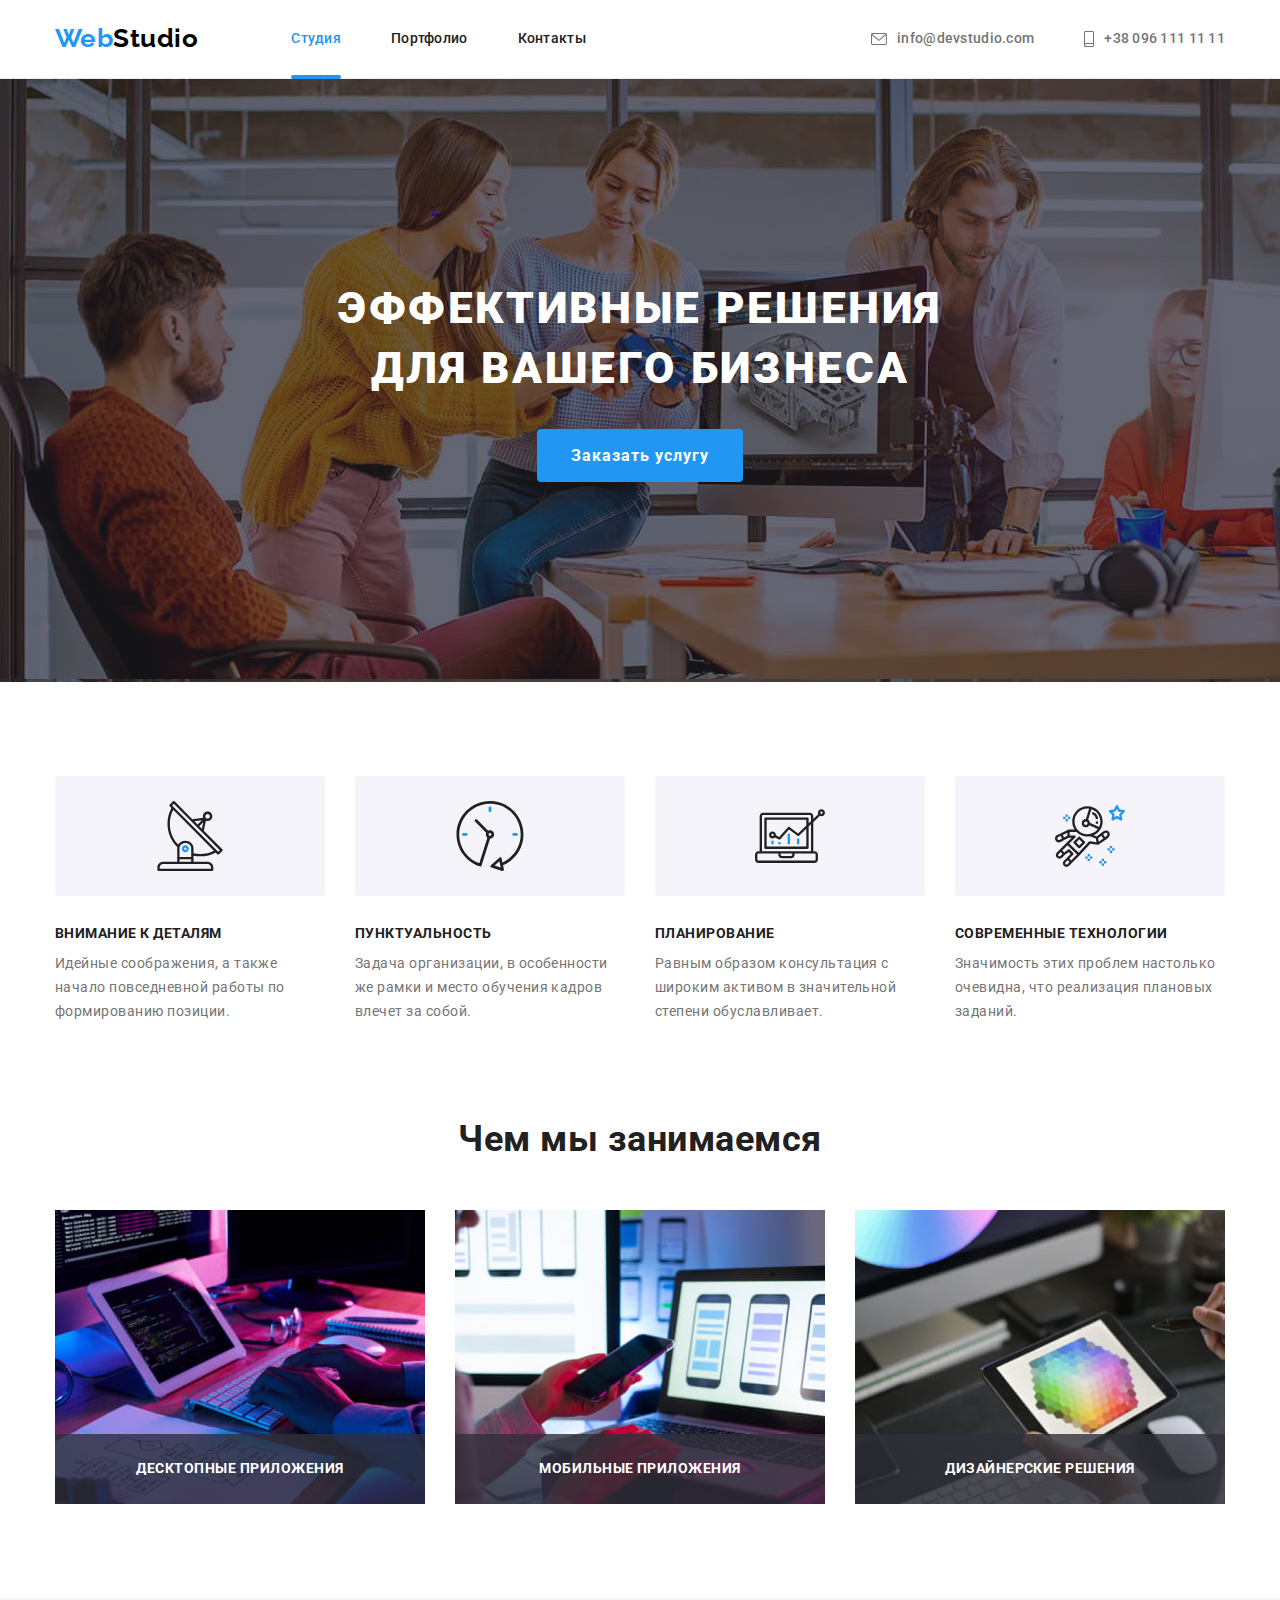
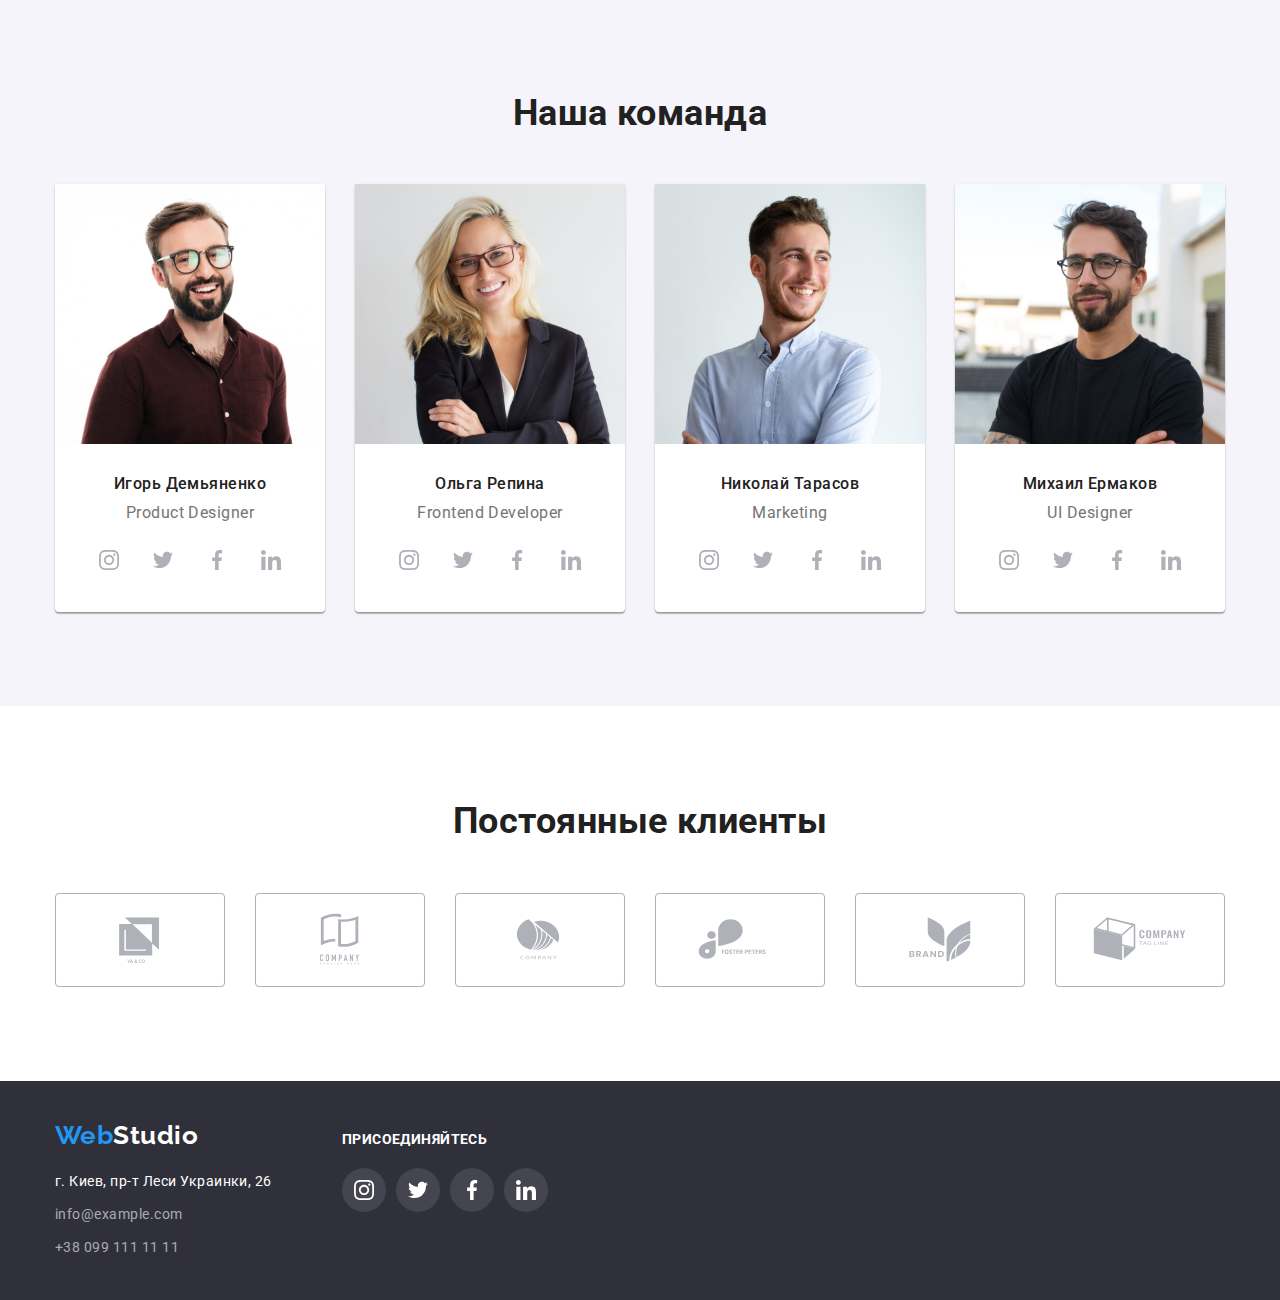
==== index.html @ eec4f31c "Копирует ДЗ-5" ====
<!DOCTYPE html>
<html lang="ru">
  <head>
    <meta charset="UTF-8" />
    <meta http-equiv="X-UA-Compatible" content="IE=edge" />
    <meta name="viewport" content="width=device-width, initial-scale=1.0" />
    <title>Студия</title>
    <link rel="preconnect" href="https://fonts.googleapis.com" />
    <link rel="preconnect" href="https://fonts.gstatic.com" crossorigin />
    <link
      href="https://fonts.googleapis.com/css2?family=Raleway:wght@700&family=Roboto:wght@400;500;700;900&display=swap"
      rel="stylesheet"
    />
    <link
      rel="stylesheet"
      href="https://cdnjs.cloudflare.com/ajax/libs/modern-normalize/1.1.0/modern-normalize.min.css"
    />
    <link rel="stylesheet" href="./css/styles.css" />
  </head>
  <body>
    <header class="header">
      <div class="contanier header-content">
        <nav class="header-nav">
          <a href="./index.html" class="logo logo-header" lang="en"
            >Web<span class="hdr">Studio</span>
          </a>
          <ul class="header-list list">
            <li class="header-item">
              <a href="./index.html" class="header-link link current transitions">Студия</a>
            </li>
            <li class="header-item">
              <a href="./portfolio.html" class="header-link link transitions">Портфолио</a>
            </li>
            <li class="header-item">
              <a href="" class="header-link link transitions">Контакты</a>
            </li>
          </ul>
        </nav>
        <ul class="header-contacts list">
          <li class="header-contacts-item">
            <a href="mailto:info@devstudio.com" class="header-contact link transitions">
              <svg class="header-contacts-icon" width="16" height="12">
                <use href="./images/icons.svg#icon-envelope"></use>
              </svg>
              info@devstudio.com
            </a>
          </li>
          <li class="header-contacts-item">
            <a href="tel:+380961111111" class="header-contact link transitions">
              <svg class="header-contacts-icon" width="10" height="16">
                <use href="./images/icons.svg#icon-smartphone"></use>
              </svg>
              +38 096 111 11 11
            </a>
          </li>
        </ul>
      </div>
    </header>
    <main>
      <section class="hero">
        <div class="contanier">
          <h1 class="hero-title">Эффективные решения для вашего бизнеса</h1>
          <button type="button" class="hero-button button transitions" data-modal-open>
            Заказать услугу
          </button>
        </div>
      </section>
      <section class="peculiarities">
        <!--заголовок не видимый-->
        <div class="contanier">
          <h2 class="visually-hidden">Особенности</h2>
          <ul class="peculiarities-list list">
            <li class="peculiarities-item">
              <div class="peculiarities-item-icon">
                <svg width="70" height="70">
                  <use href="./images/icons.svg#icon-antenna"></use>
                </svg>
              </div>
              <h3 class="peculiarities-item-title">Внимание к деталям</h3>
              <p class="peculiarities-item-text">
                Идейные соображения, а также начало повседневной работы по формированию позиции.
              </p>
            </li>
            <li class="peculiarities-item">
              <div class="peculiarities-item-icon">
                <svg width="70" height="70">
                  <use href="./images/icons.svg#icon-clock"></use>
                </svg>
              </div>
              <h3 class="peculiarities-item-title">Пунктуальность</h3>
              <p class="peculiarities-item-text">
                Задача организации, в особенности же рамки и место обучения кадров влечет за собой.
              </p>
            </li>
            <li class="peculiarities-item">
              <div class="peculiarities-item-icon">
                <svg width="70" height="70">
                  <use href="./images/icons.svg#icon-diagram"></use>
                </svg>
              </div>
              <h3 class="peculiarities-item-title">Планирование</h3>
              <p class="peculiarities-item-text">
                Равным образом консультация с широким активом в значительной степени обуславливает.
              </p>
            </li>
            <li class="peculiarities-item">
              <div class="peculiarities-item-icon">
                <svg width="70" height="70">
                  <use href="./images/icons.svg#icon-astronaut"></use>
                </svg>
              </div>
              <h3 class="peculiarities-item-title">Современные технологии</h3>
              <p class="peculiarities-item-text">
                Значимость этих проблем настолько очевидна, что реализация плановых заданий.
              </p>
            </li>
          </ul>
        </div>
      </section>
      <section class="working">
        <div class="contanier">
          <h2 class="working-title title">Чем мы занимаемся</h2>
          <ul class="working-list list">
            <li class="working-item">
              <img class="working-img" src="./images/desktop.jpg" alt="Десктоп" width="370" />
              <h3 class="working-top-title">Десктопные приложения</h3>
            </li>
            <li class="working-item">
              <img class="working-img" src="./images/mobile.jpg" alt="Смартфон" width="370" />
              <h3 class="working-top-title">Мобильные приложения</h3>
            </li>
            <li class="working-item">
              <img class="working-img" src="./images/table.jpg" alt="Планшет" width="370" />
              <h3 class="working-top-title">Дизайнерские решения</h3>
            </li>
          </ul>
        </div>
      </section>
      <section class="developers">
        <div class="contanier">
          <h2 class="developers-title title">Наша команда</h2>
          <ul class="developers-list list">
            <li class="developers-item">
              <img src="./images/photo-product-designer.jpg" alt="Дизайнер" width="270" />
              <div class="emploees-text">
                <h3 class="developers-name name emploees">Игорь Демьяненко</h3>
                <p class="developers-position emploees" lang="en">Product Designer</p>
                <ul class="developers-social-list list">
                  <li class="developers-social-item">
                    <a href="" class="developers-social-icon transitions">
                      <svg width="20" height="20">
                        <use href="./images/icons.svg#icon-instagram"></use>
                      </svg>
                      <span class="visually-hidden">instagram</span>
                    </a>
                  </li>
                  <li class="developers-social-item">
                    <a href="" class="developers-social-icon transitions">
                      <svg width="20" height="20">
                        <use href="./images/icons.svg#icon-twitter"></use>
                      </svg>
                      <span class="visually-hidden">twitter</span>
                    </a>
                  </li>
                  <li class="developers-social-item">
                    <a href="" class="developers-social-icon transitions">
                      <svg width="20" height="20">
                        <use href="./images/icons.svg#icon-facebook"></use>
                      </svg>
                      <span class="visually-hidden">facebook</span>
                    </a>
                  </li>
                  <li class="developers-social-item">
                    <a href="" class="developers-social-icon transitions">
                      <svg width="20" height="20">
                        <use href="./images/icons.svg#icon-linkedin"></use>
                      </svg>
                      <span class="visually-hidden">linkedin</span>
                    </a>
                  </li>
                </ul>
              </div>
            </li>
            <li class="developers-item">
              <img
                src="./images/photo-frontend-developer.jpg"
                alt="Фронтенд-разработчик"
                width="270"
              />
              <div class="emploees-text">
                <h3 class="developers-name name emploees">Ольга Репина</h3>
                <p class="developers-position emploees" lang="en">Frontend Developer</p>
                <ul class="developers-social-list list">
                  <li class="developers-social-item">
                    <a href="" class="developers-social-icon transitions">
                      <svg width="20" height="20">
                        <use href="./images/icons.svg#icon-instagram"></use>
                      </svg>
                      <span class="visually-hidden">instagram</span>
                    </a>
                  </li>
                  <li class="developers-social-item">
                    <a href="" class="developers-social-icon transitions">
                      <svg width="20" height="20">
                        <use href="./images/icons.svg#icon-twitter"></use>
                      </svg>
                      <span class="visually-hidden">twitter</span>
                    </a>
                  </li>
                  <li class="developers-social-item">
                    <a href="" class="developers-social-icon transitions">
                      <svg width="20" height="20">
                        <use href="./images/icons.svg#icon-facebook"></use>
                      </svg>
                      <span class="visually-hidden">facebook</span>
                    </a>
                  </li>
                  <li class="developers-social-item">
                    <a href="" class="developers-social-icon transitions">
                      <svg width="20" height="20">
                        <use href="./images/icons.svg#icon-linkedin"></use>
                      </svg>
                      <span class="visually-hidden">linkedin</span>
                    </a>
                  </li>
                </ul>
              </div>
            </li>
            <li class="developers-item">
              <img src=".//images/photo-marketing.jpg" alt="Маркетинг" width="270" />
              <div class="emploees-text">
                <h3 class="developers-name name emploees">Николай Тарасов</h3>
                <p class="developers-position emploees" lang="en">Marketing</p>
                <ul class="developers-social-list list">
                  <li class="developers-social-item">
                    <a href="" class="developers-social-icon transitions">
                      <svg width="20" height="20">
                        <use href="./images/icons.svg#icon-instagram"></use>
                      </svg>
                      <span class="visually-hidden">instagram</span>
                    </a>
                  </li>
                  <li class="developers-social-item">
                    <a href="" class="developers-social-icon transitions">
                      <svg width="20" height="20">
                        <use href="./images/icons.svg#icon-twitter"></use>
                      </svg>
                      <span class="visually-hidden">twitter</span>
                    </a>
                  </li>
                  <li class="developers-social-item">
                    <a href="" class="developers-social-icon transitions">
                      <svg width="20" height="20">
                        <use href="./images/icons.svg#icon-facebook"></use>
                      </svg>
                      <span class="visually-hidden">facebook</span>
                    </a>
                  </li>
                  <li class="developers-social-item">
                    <a href="" class="developers-social-icon transitions">
                      <svg width="20" height="20">
                        <use href="./images/icons.svg#icon-linkedin"></use>
                      </svg>
                      <span class="visually-hidden">linkedin</span>
                    </a>
                  </li>
                </ul>
              </div>
            </li>
            <li class="developers-item">
              <img src="./images/photo-uI-designer.jpg" alt="UI-дизайнер" width="270" />
              <div class="emploees-text">
                <h3 class="developers-name name emploees">Михаил Ермаков</h3>
                <p class="developers-position emploees" lang="en">UI Designer</p>
                <ul class="developers-social-list list">
                  <li class="developers-social-item">
                    <a href="" class="developers-social-icon transitions">
                      <svg width="20" height="20">
                        <use href="./images/icons.svg#icon-instagram"></use>
                      </svg>
                      <span class="visually-hidden">instagram</span>
                    </a>
                  </li>
                  <li class="developers-social-item">
                    <a href="" class="developers-social-icon transitions">
                      <svg width="20" height="20">
                        <use href="./images/icons.svg#icon-twitter"></use>
                      </svg>
                      <span class="visually-hidden">twitter</span>
                    </a>
                  </li>
                  <li class="developers-social-item">
                    <a href="" class="developers-social-icon transitions">
                      <svg width="20" height="20">
                        <use href="./images/icons.svg#icon-facebook"></use>
                      </svg>
                      <span class="visually-hidden">facebook</span>
                    </a>
                  </li>
                  <li class="developers-social-item">
                    <a href="" class="developers-social-icon transitions">
                      <svg width="20" height="20">
                        <use href="./images/icons.svg#icon-linkedin"></use>
                      </svg>
                      <span class="visually-hidden">linkedin</span>
                    </a>
                  </li>
                </ul>
              </div>
            </li>
          </ul>
        </div>
      </section>
      <section class="clients">
        <div class="contanier">
          <h2 class="clients-title title">Постоянные клиенты</h2>
          <ul class="clients-list list">
            <li class="clients-item">
              <a href="" class="clients-link link transitions">
                <svg class="clients-icon" width="106" height="60">
                  <use href="./images/icons.svg#icon-Logo-one"></use>
                </svg>
              </a>
            </li>
            <li class="clients-item">
              <a href="" class="clients-link link transitions">
                <svg class="clients-icon" width="106" height="60">
                  <use href="./images/icons.svg#icon-Logo-two"></use>
                </svg>
              </a>
            </li>
            <li class="clients-item">
              <a href="" class="clients-link link transitions">
                <svg class="clients-icon" width="106" height="60">
                  <use href="./images/icons.svg#icon-Logo-three"></use>
                </svg>
              </a>
            </li>
            <li class="clients-item">
              <a href="" class="clients-link link transitions">
                <svg class="clients-icon" width="106" height="60">
                  <use href="./images/icons.svg#icon-Logo-four"></use>
                </svg>
              </a>
            </li>
            <li class="clients-item">
              <a href="" class="clients-link link transitions">
                <svg class="clients-icon" width="106" height="60">
                  <use href="./images/icons.svg#icon-Logo-five"></use>
                </svg>
              </a>
            </li>
            <li class="clients-item">
              <a href="" class="clients-link link transitions">
                <svg class="clients-icon" width="106" height="60">
                  <use href="./images/icons.svg#icon-Logo-six"></use>
                </svg>
              </a>
            </li>
          </ul>
        </div>
      </section>
    </main>
    <footer class="footer">
      <div class="footer-content contanier">
        <div class="footer-address">
          <a href="./index.html" class="logo logo-footer" lang="en"
            >Web<span class="ftr">Studio</span>
          </a>
          <address class="address">
            <ul class="address-list list">
              <li class="address-item">
                <a
                  href="https://goo.gl/maps/TxTMKxAQMS6T1ihJ8"
                  target="_blank"
                  rel="nofollow noreferrer "
                  class="address-map link transitions"
                  >г. Киев, пр-т Леси Украинки, 26
                </a>
              </li>
              <li class="address-item">
                <a href="mailto:info@example.com" class="footer-contact link transitions"
                  >info@example.com</a
                >
              </li>
              <li class="address-item">
                <a href="tel:+380991111111" class="footer-contact link transitions"
                  >+38 099 111 11 11</a
                >
              </li>
            </ul>
          </address>
        </div>
        <div class="footer-social">
          <h3 class="footer-social-title">присоединяйтесь</h3>
          <ul class="footer-social-list list">
            <li class="footer-social-item">
              <a href="" class="footer-social-icon transitions">
                <svg width="20" height="20">
                  <use href="./images/icons.svg#icon-instagram"></use>
                </svg>
                <span class="visually-hidden">instagram</span>
              </a>
            </li>
            <li class="footer-social-item">
              <a href="" class="footer-social-icon transitions">
                <svg width="20" height="20">
                  <use href="./images/icons.svg#icon-twitter"></use>
                </svg>
                <span class="visually-hidden">twitter</span>
              </a>
            </li>
            <li class="footer-social-item">
              <a href="" class="footer-social-icon transitions">
                <svg width="20" height="20">
                  <use href="./images/icons.svg#icon-facebook"></use>
                </svg>
                <span class="visually-hidden">facebook</span>
              </a>
            </li>
            <li class="footer-social-item">
              <a href="" class="footer-social-icon transitions">
                <svg width="20" height="20">
                  <use href="./images/icons.svg#icon-linkedin"></use>
                </svg>
                <span class="visually-hidden">linkedin</span>
              </a>
            </li>
          </ul>
        </div>
      </div>
    </footer>
    <div class="backdrop is-hidden" data-modal>
      <div class="modal">
        <button type="button" class="modal-close-btn transitions" data-modal-close>
          <svg width="18" height="18">
            <use href="./images/icons.svg#icon-close"></use>
          </svg>
        </button>
      </div>
    </div>
    <script src="./js/modal.js"></script>
  </body>
</html>
---- css/styles.css ----
/* Используемые цвета в проекте */
/* основной цвет текста - #212121 */
/* вторичный цвет текста - #757575 */
/* цвет текста при наведении и цвет первой части лого - #2196F3 */
/* цвет текста второй части лого в шапке - #000000 */
/* цвет текста второй части лого в подвале - #FFFFFF */
/* цвет текста Hero - #FFFFFF */
/* цвет текста адреса - #FFFFFF */
/* цвет текста контактов в подвале - rgba(255, 255, 255, 0,6) */
/* цвет текста при акценте - #FFFFFF */
/* основной цвет фона - #E5E5E5 */
/* вторичный цвет фона - #2F303A */
/* цвет фона секции Наща команда - #F5F4FA */
/* цвет фона шапки - #FFFFFF */
/* акцент - #2196F3 */
/* цвет фона карточки продукта - #EEEEEE */
/* цвет фона кнопки фильтра - #F5F4FA */

:root {
  --primary-text-color: #212121;
  --secondary-text-color: #757575;
  --hover-text-color: #2196f3;
  --logo-text-color: #2196f3;
  --partlogo-text-color-header: #000000;
  --partlogo-text-color-footer: #ffffff;
  --hero-text-color: #ffffff;
  --addresse-text-color: #ffffff;
  --footer-contacts-text-color: rgba(255, 255, 255, 0.6);
  --accent-text-color: #ffffff;
  --primary-bg-color: #e5e5e5;
  --secondary-bg-color: #2f303a;
  --header-bg-color: #ffffff;
  --accent-color: #2196f3;
  --additional-bg-color: #f5f4fa;
  --white-bg-color: #ffffff;
  --product-card-bg-color: #ffffff;
  --accent-hero-btn-bg-color: #188ce8;
  --accent-icon-bg-color: #2196f3;
  --primary-icon-fill: #afb1b8;
  --accent-icon-fill: #ffffff;
  --modal-bg-color: #ffffff;
}

/* Общие свойства */

body {
  background-color: var(--white-bg-color);
  color: var(--primary-text-color);
  font-family: Roboto, sans-serif;
  letter-spacing: 0.03em;
}
a {
  color: var(--primary-text-color);
  text-decoration: none;
}
p {
  color: var(--secondary-text-color);
}
h1,
h2,
h3,
h4,
h5,
h6,
p {
  margin-top: 0;
  margin-bottom: 0;
}
img {
  display: block;
  width: 100%;
  height: auto;
}
.list {
  padding: 0;
  margin: 0;
  list-style: none;
}
.link {
  padding-top: 5px;
  padding-bottom: 5px;
}
.link:focus,
.link:hover {
  color: var(--hover-text-color);
}
.title {
  font-weight: 700;
  font-size: 36px;
  line-height: 1.17;
  text-align: center;
}
.logo {
  color: var(--logo-text-color);
  font-family: Raleway, sans-serif;
  font-weight: 700;
  font-size: 26px;
  line-height: 1.15;
}
.visually-hidden {
  position: absolute;
  white-space: nowrap;
  width: 1px;
  height: 1px;
  overflow: hidden;
  border: 0;
  padding: 0;
  clip: rect(0 0 0 0);
  clip-path: inset(50%);
  margin: -1px;
}
.current {
  color: var(--hover-text-color);
}
.current::after {
  position: absolute;
  content: '';
  top: 44px;
  left: 0;
  width: 100%;
  height: 4px;
  background-color: var(--hover-text-color);
  border-radius: 2px;
  cursor: auto;
}
.contanier {
  width: 1200px;
  margin-left: auto;
  margin-right: auto;
  padding-left: 15px;
  padding-right: 15px;
  /* outline: 2px solid #2196f3; */
}

/* Buttons */

.hero-button {
  padding-top: 10px;
  padding-right: 32px;
  padding-bottom: 10px;
  padding-left: 32px;
  font-weight: 700;
  line-height: 1.87;
  letter-spacing: 0.06em;
}
.button {
  border-color: transparent;
  border-radius: 4px;
  cursor: pointer;
  background-color: var(--additional-bg-color);
  color: var(--primary-text-color);
  font-size: 16px;
  font-family: inherit;
  text-align: center;
}
.hero-button,
.button:hover,
.button:focus {
  background-color: var(--accent-color);
  color: var(--accent-text-color);
}
.hero-button:hover,
.hero-button:focus {
  background-color: var(--accent-hero-btn-bg-color);
  box-shadow: 0px 4px 4px rgba(0, 0, 0, 0.15);
}
.filters-btn {
  padding-top: 6px;
  padding-right: 22px;
  padding-bottom: 6px;
  padding-left: 22px;
  font-weight: 500;
  line-height: 1.62;
}
.filters-btn:hover,
.filters-btn:focus {
  box-shadow: 0px 3px 1px rgba(0, 0, 0, 0.1), 0px 1px 2px rgba(0, 0, 0, 0.08),
    0px 2px 2px rgba(0, 0, 0, 0.12);
}
.transitions {
  transition-property: color, background-color, box-shadow, border-color, transform;
  transition-duration: 250ms;
  transition-timing-function: cubic-bezier(0.4, 0, 0.2, 1);
}
/* -----Стили главной страницы----- */

/* Header */

.header {
  background-color: var(--header-bg-color);
  padding-top: 24px;
  padding-bottom: 24px;
  border-bottom: 1px solid #ececec;
}
.header-content {
  display: flex;
  align-items: center;
}
.header-nav {
  display: flex;
  align-items: center;
}
.logo-header {
  margin-right: 93px;
}
.hdr {
  color: var(--partlogo-text-color-header);
}
.header-list,
.header-contacts {
  font-weight: 500;
  font-size: 14px;
  line-height: 1.14;
  letter-spacing: 0.02em;
  display: flex;
  align-items: center;
}
.header-item {
  position: relative;
}
.header-item:not(:last-child) {
  margin-right: 50px;
}
.header-contacts {
  margin-left: auto;
}
.header-contacts-item {
  align-items: center;
}
.header-contacts-item:not(:last-child) {
  margin-right: 50px;
}
.header-contact {
  color: var(--secondary-text-color);
  display: flex;
  align-items: center;
}
.header-contacts-icon {
  margin-right: 10px;
  fill: currentColor;
}

/* Hero */

.hero {
  padding-top: 200px;
  padding-bottom: 200px;
  text-align: center;
  background-image: linear-gradient(rgba(47, 48, 58, 0.4), rgba(47, 48, 58, 0.4)),
    url(../images/hero-bg.jpg);
  background-color: var(--secondary-bg-color);
  color: var(--hero-text-color);
  max-width: 1600px;
  margin-right: auto;
  margin-left: auto;
}
.hero-title {
  width: 696px;
  margin-left: auto;
  margin-right: auto;
  margin-bottom: 30px;
  font-weight: 900;
  font-size: 44px;
  line-height: 1.36;
  letter-spacing: 0.06em;
  text-transform: uppercase;
}

/* Особенности */

.peculiarities {
  padding-top: 94px;
  padding-bottom: 94px;
}

.peculiarities-list {
  display: flex;
}

.peculiarities-item {
  width: calc((100% - 90px) / 4);
  margin-right: 30px;
}
.peculiarities-item:nth-child(4n) {
  margin-right: 0;
}
.peculiarities-item-icon {
  display: flex;
  width: 100%;
  justify-content: center;
  padding-top: 25px;
  padding-bottom: 25px;
  margin-bottom: 30px;
  border-radius: 4px;
  background-color: var(--additional-bg-color);
}
.peculiarities-item-title {
  margin-bottom: 10px;
  font-weight: 700;
  font-size: 14px;
  line-height: 1.14;
  text-transform: uppercase;
}
.peculiarities-item-text {
  font-size: 14px;
  line-height: 1.71;
}

/* Чем мы занимаемся */

.working {
  padding-bottom: 94px;
}
.working-title {
  margin-bottom: 50px;
}
.working-list {
  display: flex;
}
.working-item {
  position: relative;
  width: calc((100% - 60px) / 3);
  margin-right: 30px;
}
.working-item:nth-child(3n) {
  margin-right: 0;
}
.working-top-title {
  position: absolute;
  bottom: 0;
  left: 0;
  width: 100%;
  display: flex;
  justify-content: center;
  align-items: center;
  background-color: rgba(47, 48, 58, 0.8);
  color: var(--accent-text-color);
  padding-top: 27px;
  padding-bottom: 27px;
  font-weight: 700;
  font-size: 14px;
  line-height: 1.14;
  text-transform: uppercase;
}

/* Наша команда*/

.developers {
  background-color: var(--additional-bg-color);
  padding-top: 94px;
  padding-bottom: 94px;
}
.developers-title {
  margin-bottom: 50px;
}
.developers-list {
  display: flex;
}
.developers-item {
  width: calc((100% - 90px) / 4);
  margin-right: 30px;
  background-color: var(--white-bg-color);
  box-shadow: 0px 1px 3px rgba(0, 0, 0, 0.12), 0px 1px 1px rgba(0, 0, 0, 0.14),
    0px 2px 1px rgba(0, 0, 0, 0.2);
  border-top-left-radius: 0px;
  border-top-right-radius: 0px;
  border-bottom-right-radius: 4px;
  border-bottom-left-radius: 4px;
}
.developers-item:nth-child(4n) {
  margin-right: 0;
}
.emploees-text {
  padding-top: 30px;
  padding-bottom: 30px;
}
.name {
  font-weight: 500;
  margin-bottom: 10px;
}
.emploees {
  font-size: 16px;
  line-height: 1.19;
  text-align: center;
}
.developers-position {
  margin-bottom: 16px;
}
.developers-social-list {
  display: flex;
  justify-content: center;
  align-items: center;
}
.developers-social-item + .developers-social-item {
  margin-left: 10px;
}
.developers-social-icon {
  display: flex;
  width: 44px;
  height: 44px;
  justify-content: center;
  align-items: center;
  border-radius: 50%;
  color: #afb1b8;
  fill: currentColor;
}
.developers-social-icon:hover,
.developers-social-icon:focus {
  background-color: var(--accent-icon-bg-color);
  color: var(--accent-icon-fill);
}

/* Постоянные клиенты */

.clients {
  padding-top: 94px;
  padding-bottom: 94px;
}
.clients-title {
  margin-bottom: 50px;
}
.clients-list {
  display: flex;
}
.clients-item {
  width: calc((100% - 150px) / 6);
  margin-right: 30px;
}
.clients-item:last-child {
  margin-right: 0;
}
.clients-link {
  display: flex;
  justify-content: center;
  padding-top: 16px;
  padding-right: 32px;
  padding-bottom: 16px;
  padding-left: 32px;
  color: var(--primary-icon-fill);
  border: 1px solid var(--primary-icon-fill);
  border-radius: 4px;
}
.clients-link:hover,
.clients-link:focus {
  color: var(--accent-color);
  border-color: var(--accent-color);
}

.clients-icon {
  align-items: center;
  fill: currentColor;
}

/* Footer */

.footer {
  background-color: var(--secondary-bg-color);
  padding-top: 40px;
  padding-bottom: 40px;
}
.footer-content {
  display: flex;
  align-items: baseline;
}
.footer-address {
  margin-right: 70px;
}
.logo-footer {
  margin-bottom: 20px;
  display: inline-block;
}
.ftr {
  color: var(--partlogo-text-color-footer);
}
.address {
  font-style: normal;
  font-size: 14px;
  line-height: 1.71;
}
.address-item:not(:last-child) {
  margin-bottom: 9px;
}
.address-map {
  color: var(--addresse-text-color);
}
.footer-contact {
  color: var(--footer-contacts-text-color);
}
.footer-social {
  min-width: 206px;
}
.footer-social-title {
  font-weight: 700;
  font-size: 14px;
  line-height: 1.14;
  letter-spacing: 0.03em;
  text-transform: uppercase;
  color: var(--addresse-text-color);
  margin-bottom: 20px;
}
.footer-social-list {
  display: flex;
}
.footer-social-item + .footer-social-item {
  margin-left: 10px;
}
.footer-social-icon {
  display: flex;
  width: 44px;
  height: 44px;
  justify-content: center;
  align-items: center;
  border-radius: 50%;
  fill: var(--accent-icon-fill);
  background-color: rgba(255, 255, 255, 0.1);
}
.footer-social-icon:hover,
.footer-social-icon:focus {
  background-color: var(--accent-icon-bg-color);
}

/* -----Модальное окно----- */

.backdrop {
  width: 100vw;
  height: 100vh;
  position: fixed;
  top: 0;
  background-color: rgba(0, 0, 0, 0.2);
  transition: opacity 700ms, visibility 700ms;
}
.backdrop.is-hidden .modal {
  transform: rotate(180deg);
}
.modal {
  position: absolute;
  top: 50%;
  left: 50%;
  transform: translate(-50%, -50%);
  min-width: 528px;
  min-height: 581px;
  background-color: var(--modal-bg-color);
  box-shadow: 0px 1px 3px rgba(124, 122, 122, 0.12), 0px 1px 1px rgba(0, 0, 0, 0.14),
    0px 2px 1px rgba(0, 0, 0, 0.2);
  border-radius: 4px;
  transition: transform 700ms;
}
.modal-close-btn {
  position: absolute;
  top: 8px;
  right: 8px;
  display: flex;
  justify-content: center;
  align-items: center;
  width: 30px;
  height: 30px;
  border-radius: 50%;
  border: 1px solid rgba(0, 0, 0, 0.1);
  background-color: transparent;
  padding: 0;
  cursor: pointer;
}
.modal-close-btn:hover,
.modal-close-btn:focus {
  box-shadow: 0px 1px 3px rgba(0, 0, 0, 0.12), 0px 1px 1px rgba(0, 0, 0, 0.14),
    0px 2px 1px rgba(0, 0, 0, 0.2);
}
.is-hidden {
  opacity: 0;
  pointer-events: none;
  visibility: hidden;
}

/* -----Стили страницы Портфолио----- */

/* Products */

.portfolio {
  padding-top: 94px;
  padding-bottom: 94px;
}
.filters-list {
  display: flex;
  justify-content: center;
  margin-bottom: 34px;
}
.filters-item:not(:last-child) {
  margin-right: 8px;
}
.products-list {
  display: flex;
  flex-wrap: wrap;
  width: 100%;
}
.products-item {
  width: calc((100% - 60px) / 3);
  margin-right: 30px;
  margin-bottom: 30px;
  background-color: var(--product-card-bg-color);
  border-bottom: 1px solid #eeeeee;
}
.products-item:nth-child(3n) {
  margin-right: 0;
}
.products-item:nth-last-child(-n + 3) {
  margin-bottom: 0px;
}
.products-item-link {
  display: block;
}
.products-item-link:hover,
.products-item-link:focus {
  box-shadow: 0px 1px 1px rgba(0, 0, 0, 0.12), 0px 4px 4px rgba(0, 0, 0, 0.06),
    1px 4px 6px rgba(0, 0, 0, 0.16);
}
.products-item-link:hover .products-top-text,
.products-item-link:focus .products-top-text {
  transform: translateY(0%);
}

.products-thumb {
  position: relative;
  overflow: hidden;
}
.products-top-text {
  position: absolute;
  top: 0;
  left: 0;
  padding: 63px 24px;
  font-weight: normal;
  font-size: 18px;
  line-height: 1.56;
  color: var(--accent-text-color);
  background-color: rgba(33, 150, 243, 0.9);
  transform: translateY(100%);
}
.products-item-text-content {
  padding-top: 20px;
  padding-right: 24px;
  padding-bottom: 20px;
  padding-left: 24px;
}
.products-item-title {
  font-weight: 700;
  font-size: 18px;
  line-height: 2;
  letter-spacing: 0.06em;
  margin-bottom: 4px;
}
.products-item-text {
  font-size: 16px;
  line-height: 1.87;
}
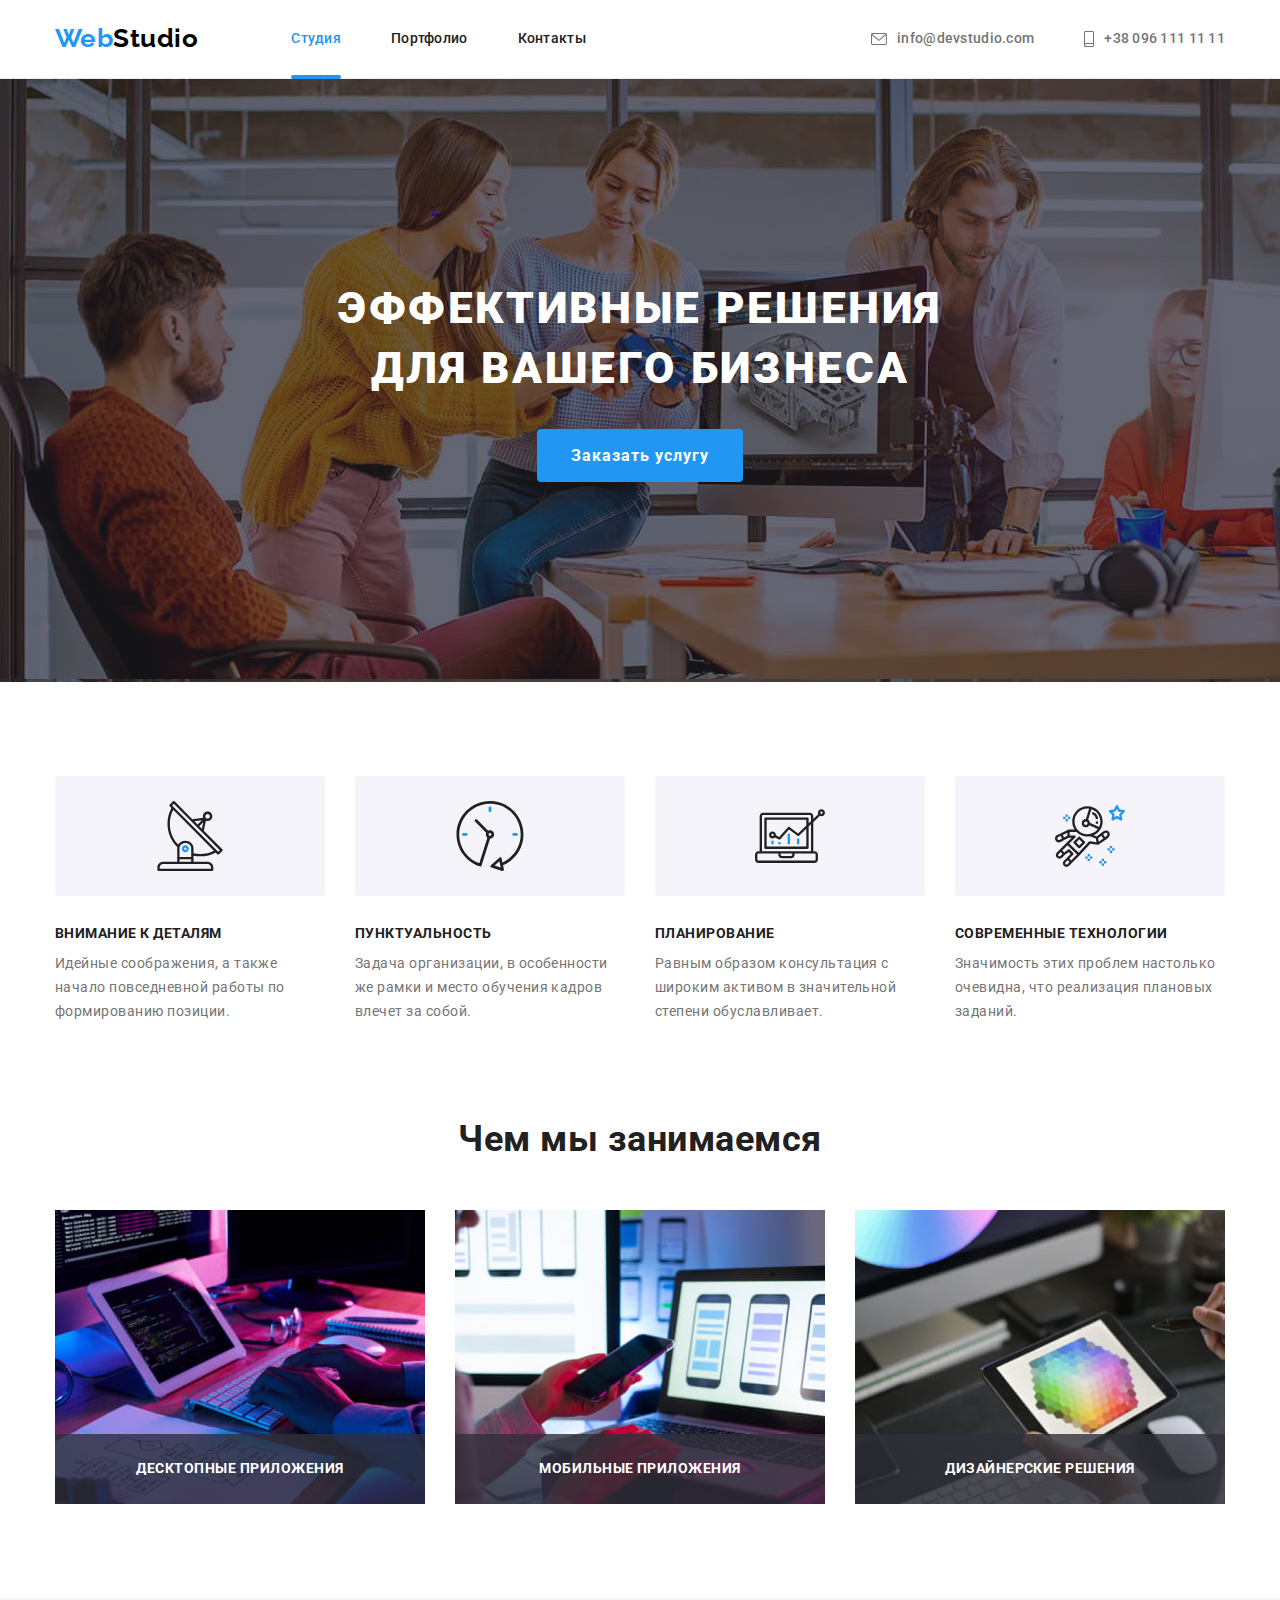
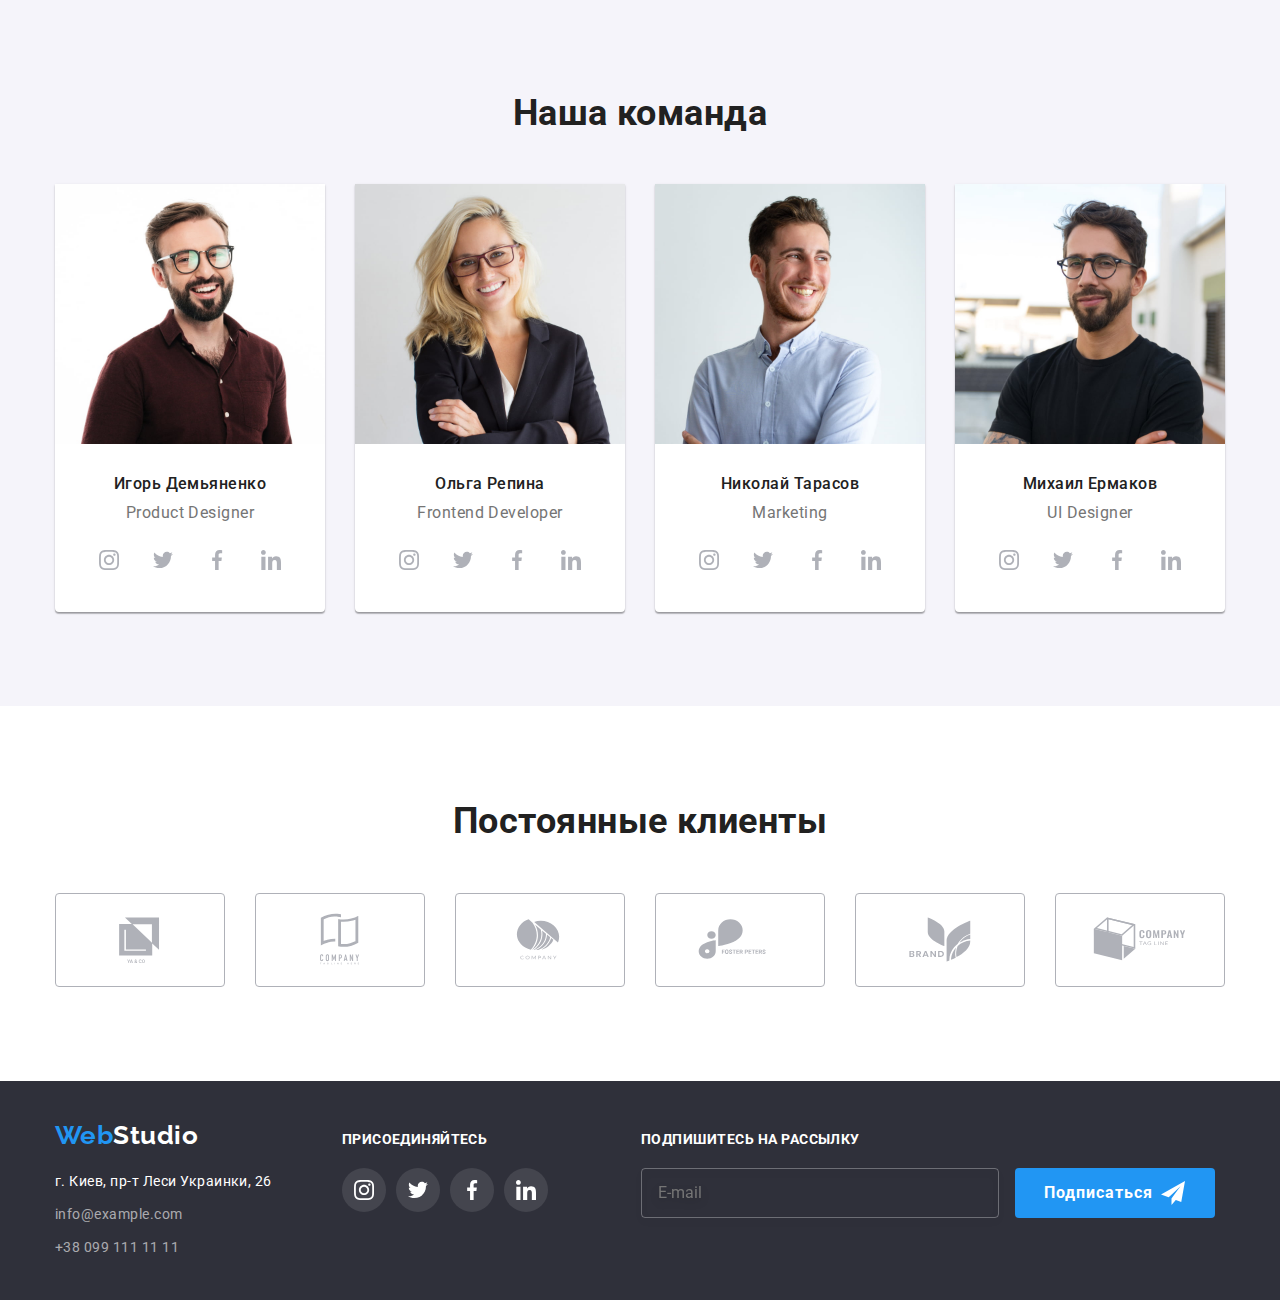
==== commit f028d6a8: "Добавляет форму в футер" ====
--- a/index.html
+++ b/index.html
@@ -428,6 +428,16 @@
             </li>
           </ul>
         </div>
+        <form class="footer-email-form" autocomplete="off">
+          <b class="footer-email-form-text">Подпишитесь на рассылку</b>
+          <input type="email" name="email" placeholder="E-mail" class="footer-email-form-input form-reset-input transitions">
+          <button type="submit" class="footer-email-form-btn button transitions">
+            <svg width="24" height="24" class="footer-email-form-icon">
+              <use href="./images/icons.svg#icon-send"></use>
+            </svg>Подписаться
+          </button>
+        </form>
+        </div>
       </div>
     </footer>
     <div class="backdrop is-hidden" data-modal>
--- a/css/styles.css
+++ b/css/styles.css
@@ -25,7 +25,7 @@
   --partlogo-text-color-footer: #ffffff;
   --hero-text-color: #ffffff;
   --addresse-text-color: #ffffff;
-  --footer-contacts-text-color: rgba(255, 255, 255, 0.6);
+  --footer-text-color: rgba(255, 255, 255, 0.6);
   --accent-text-color: #ffffff;
   --primary-bg-color: #e5e5e5;
   --secondary-bg-color: #2f303a;
@@ -154,13 +154,16 @@
   text-align: center;
 }
 .hero-button,
+.footer-email-form-btn,
 .button:hover,
 .button:focus {
   background-color: var(--accent-color);
   color: var(--accent-text-color);
 }
 .hero-button:hover,
-.hero-button:focus {
+.hero-button:focus,
+.footer-email-form-btn:hover,
+.footer-email-form-btn:focus,
   background-color: var(--accent-hero-btn-bg-color);
   box-shadow: 0px 4px 4px rgba(0, 0, 0, 0.15);
 }
@@ -177,11 +180,32 @@
   box-shadow: 0px 3px 1px rgba(0, 0, 0, 0.1), 0px 1px 2px rgba(0, 0, 0, 0.08),
     0px 2px 2px rgba(0, 0, 0, 0.12);
 }
+.footer-email-form-btn {
+  position: relative;
+  padding: 8px 60px 8px 27px;
+  font-weight: 700;
+  font-size: 16px;
+  line-height: 1.87;
+  letter-spacing: 0.06em;
+}
+}
+
+/* Переход */
+
 .transitions {
-  transition-property: color, background-color, box-shadow, border-color, transform;
+  transition-property: color, background-color, box-shadow, border-color, transform, fill;
   transition-duration: 250ms;
   transition-timing-function: cubic-bezier(0.4, 0, 0.2, 1);
 }
+
+/* Сброс для форм */
+
+.form-reset-input {
+  background-color: transparent;
+  border: none;
+  outline: none;
+}
+
 /* -----Стили главной страницы----- */
 
 /* Header */
@@ -484,10 +508,11 @@
   color: var(--addresse-text-color);
 }
 .footer-contact {
-  color: var(--footer-contacts-text-color);
+  color: var(--footer-text-color);
 }
 .footer-social {
   min-width: 206px;
+  margin-right: 93px;
 }
 .footer-social-title {
   font-weight: 700;
@@ -517,6 +542,43 @@
 .footer-social-icon:hover,
 .footer-social-icon:focus {
   background-color: var(--accent-icon-bg-color);
+}
+.footer-email-form-text {
+  display: block;
+  font-weight: 700;
+  font-size: 14px;
+  line-height: 1.14;
+  text-transform: uppercase;
+  color: var(--accent-text-color);
+  margin-bottom: 20px;
+}
+.footer-email-form-input {
+  font-weight: 400;
+  font-size: 16px;
+  line-height: 1.25;
+  padding: 15px 16px;
+  width: 358px;
+  height: 50px;
+  color: var(--footer-text-color);
+  border: 1px solid rgba(255, 255, 255, 0.3);
+  filter: drop-shadow(0px 4px 4px rgba(0, 0, 0, 0.15));
+  border-radius: 4px;
+  margin-right: 12px;
+}
+.footer-email-form-input:valid:not(:placeholder-shown) {
+  border: 1px solid #00ff00;
+}
+.footer-email-form-input:invalid {
+  border: 1px solid #ff0000;
+}
+.footer-email-form-input:focus:placeholder-shown {
+  border: 1px solid var(--accent-color);
+}
+.footer-email-form-icon {
+  position: absolute;
+  top: 50%;
+  right: 28px;
+  transform: translateY(-50%);
 }
 
 /* -----Модальное окно----- */
